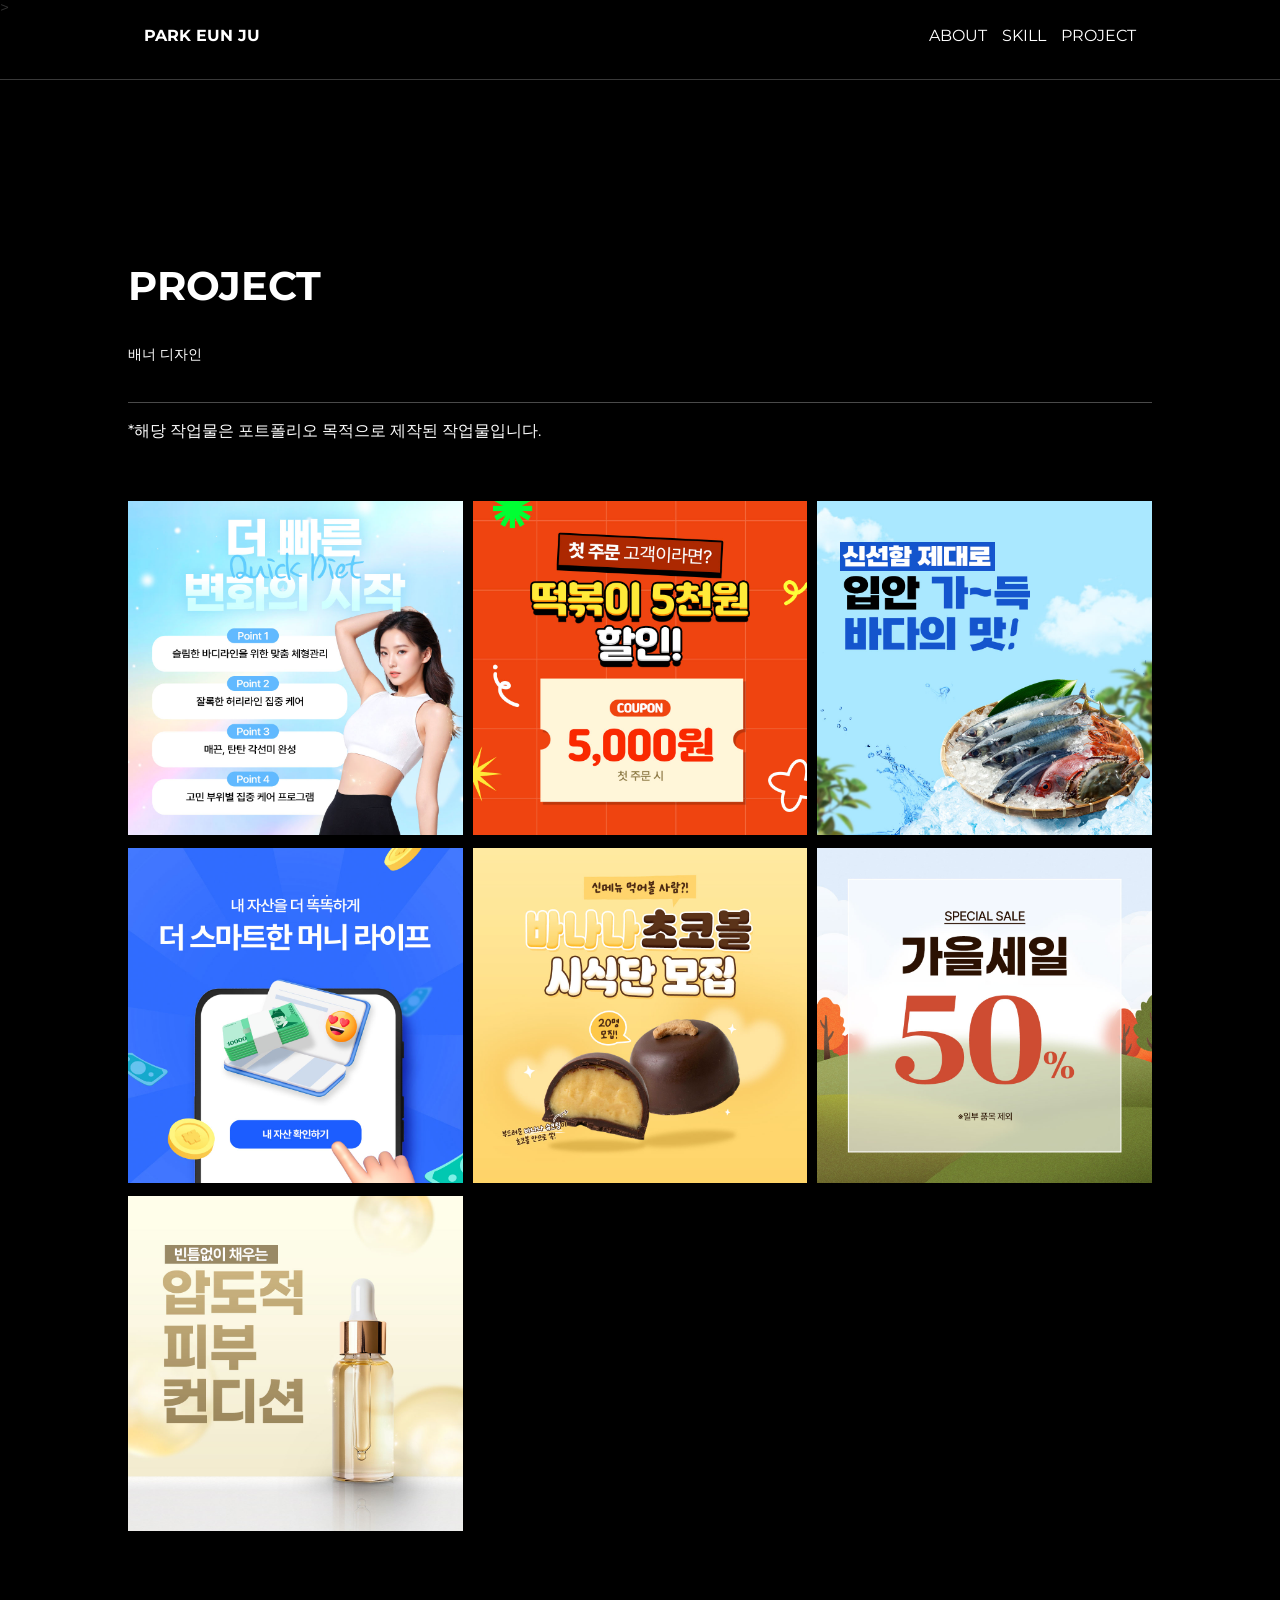
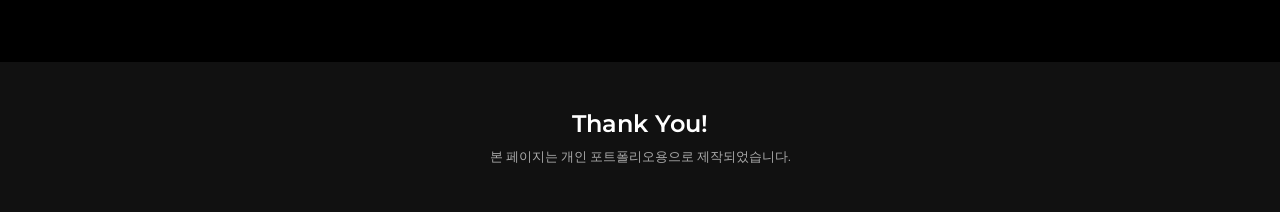
==== sub9/index.html @ fe648f7a "Add files via upload" ====
<!DOCTYPE html>
<html lang="ko">
<head>
    <meta charset="UTF-8">
    <meta name="viewport" content="width=device-width, initial-scale=1.0">
    <title>서브페이지9</title>


    <!--외부스타일시트 연결-->>
    <link rel="stylesheet" href="scss/style.scss">
    <link rel="stylesheet" href="css/reset.css">
    <link rel="stylesheet" href="css/style.css">

    <!--웹폰트연결-->
    <link rel="preconnect" href="https://fonts.googleapis.com">
    <link rel="preconnect" href="https://fonts.gstatic.com" crossorigin>
    <link href="https://fonts.googleapis.com/css2?family=Montserrat:ital,wght@0,100..900;1,100..900&display=swap" rel="stylesheet">
    
</head>
<body>
    <header>
            <div class="hinner">
                <h2><a href="../index.html">PARK EUN JU</a></h2>
                
                <nav>
                    <ul>
                        <li><a href="../index.html#about">ABOUT</a></li>
                        <li><a href="../index.html#skill">SKILL</a></li>
                        <li><a href="../index.html#project">PROJECT</a></li>
                    </ul>
                </nav>
            </div><!--//hinner-->
    </header>


    <div class="wrap">
        <div class="inner">
            <div class="detail">
                <h1>PROJECT</h1>
                <h3>배너 디자인</h3>

                <div class="text">
                    <p>*해당 작업물은 포트폴리오 목적으로 제작된 작업물입니다.</p>
                </div>

                <ul class="img">
                    <li><img src="img/01.jpg" alt="다이어트 프로그램"></li>
                    <li><img src="img/02.jpg" alt="떡볶이 할인쿠폰"></li>
                    <li><img src="img/03.jpg" alt="해산물 광고"></li>
                    <li><img src="img/04.jpg" alt="스마트 자산관리어플"></li>
                    <li><img src="img/05.jpg" alt="바나나 초코볼 시식단 모집"></li>
                    <li><img src="img/06.jpg" alt="가을세일 배너"></li>
                    <li><img src="img/07.jpg" alt="황금앰플 세럼"></li>
                </ul>
            </div>
        </div>
    </div>


     <footer>
            <div class="ftxt">
                <span>Thank You!</span>
                <p>본 페이지는 개인 포트폴리오용으로 제작되었습니다.</p>
            </div>
    </footer>

    <!--외부 스크립트(플러그인) 연결-->
    <script src="js/ScrollGiveClass.js"></script>
    <script src="https://cdn.jsdelivr.net/npm/swiper@11/swiper-bundle.min.js"></script>
    <script src="js/jquery-1.12.3.js"></script>

    <!--플러그인 호출-->
    <script src="js/script.js"></script>
</body>
</html>
---- sub9/css/style.css ----
@charset "UTF-8";
* {
  margin: 0;
  padding: 0;
  list-style: none;
  box-sizing: border-box;
}

a {
  text-decoration: none;
}

img {
  max-width: 100%;
}

table {
  width: 100%;
}

html {
  scroll-behavior: smooth;
  color: #fff;
}

body {
  background: #000;
  font-family: "Montserrat";
  overflow-x: hidden;
}

.wrap {
  max-width: 80%;
  margin: auto;
  overflow-x: hidden;
  margin-top: 250px;
}

.inner {
  max-width: 100%;
  margin: auto;
}

@font-face {
  font-family: "Pretendard-Regular";
  src: url("https://fastly.jsdelivr.net/gh/Project-Noonnu/noonfonts_2107@1.1/Pretendard-Regular.woff") format("woff");
  font-weight: 400;
  font-style: normal;
}
.montserrat-uniquifier {
  font-family: "Montserrat", sans-serif;
  font-optical-sizing: auto;
  font-weight: weight;
  font-style: normal;
}

.pre {
  font-family: "Pretendard";
}

header {
  background: rgba(0, 0, 0, 0.8);
  position: fixed;
  top: 0;
  z-index: 999;
  color: #fff;
  border-bottom: 1px solid #393939;
  width: 100%;
  height: 5rem;
  font-weight: bold;
  padding: 20px;
  font-size: 1rem;
}
header > .hinner {
  display: flex;
  justify-content: space-between;
  align-items: center;
  outline: none;
  padding-top: 8px;
  width: 80%;
  margin: auto;
}
header nav ul {
  display: flex;
  gap: 15px;
}
header nav li:hover a {
  color: gray;
}
header a {
  color: #fff;
  font-weight: normal;
}

h1 {
  font-size: 3rem;
  font-weight: bold;
  margin-bottom: 2%;
}

h2 a {
  font-weight: bold;
}

h3 {
  border-bottom: 1px solid #4a4a4a;
  padding-bottom: 1.5%;
}

.text p {
  margin-top: 2%;
}

.img li {
  width: 100%;
  margin: auto;
}

.img {
  text-align: center;
  margin-top: 6%;
  display: grid;
  grid-template-columns: repeat(3, 1fr);
  grid-template-rows: auto;
  gap: 10px;
}

footer {
  margin-top: 10%;
  background: #111;
  text-align: center;
  height: 150px;
}
footer .ftxt {
  padding-top: 50px;
}
footer .ftxt span {
  font-weight: 600;
  font-size: 1.5rem;
}
footer .ftxt p {
  color: #aaa;
  font-size: 0.8rem;
  padding-top: 15px;
}

/* 화면 너비가 1600px 이하일떄 */
@media screen and (max-width: 1600px) {
  h1 {
    font-size: 40px;
    margin-bottom: 4%;
  }
  h3 {
    padding-bottom: 4%;
    font-size: 14px;
  }
}
/* 화면 너비가 1140px 이하일떄 */
@media screen and (max-width: 992px) {
  h1 {
    font-size: 40px;
    margin-bottom: 4%;
  }
  h3 {
    padding-bottom: 4%;
    font-size: 14px;
  }
}
/* 화면 너비가 700px 이하일떄 */
@media screen and (max-width: 700px) {
  h1 {
    font-size: 40px;
    margin-bottom: 4%;
  }
  h3 {
    padding-bottom: 4%;
    font-size: 14px;
  }
  .img {
    grid-template-columns: repeat(2, 2fr);
  }
  .img li {
    width: 100%;
  }
}
/* 화면 너비가 600px 이하일떄 */
@media screen and (max-width: 600px) {
  h1 {
    font-size: 40px;
    margin-bottom: 4%;
  }
  h3 {
    padding-bottom: 4%;
    font-size: 14px;
  }
  .img {
    grid-template-columns: repeat(2, 2fr);
  }
}
/* 화면 너비가 500px 이하일떄 */
@media screen and (max-width: 500px) {
  h1 {
    font-size: 40px;
    margin-bottom: 4%;
  }
  h3 {
    padding-bottom: 4%;
    font-size: 14px;
  }
  .img {
    grid-template-columns: repeat(1, 1fr);
  }
}/*# sourceMappingURL=style.css.map */
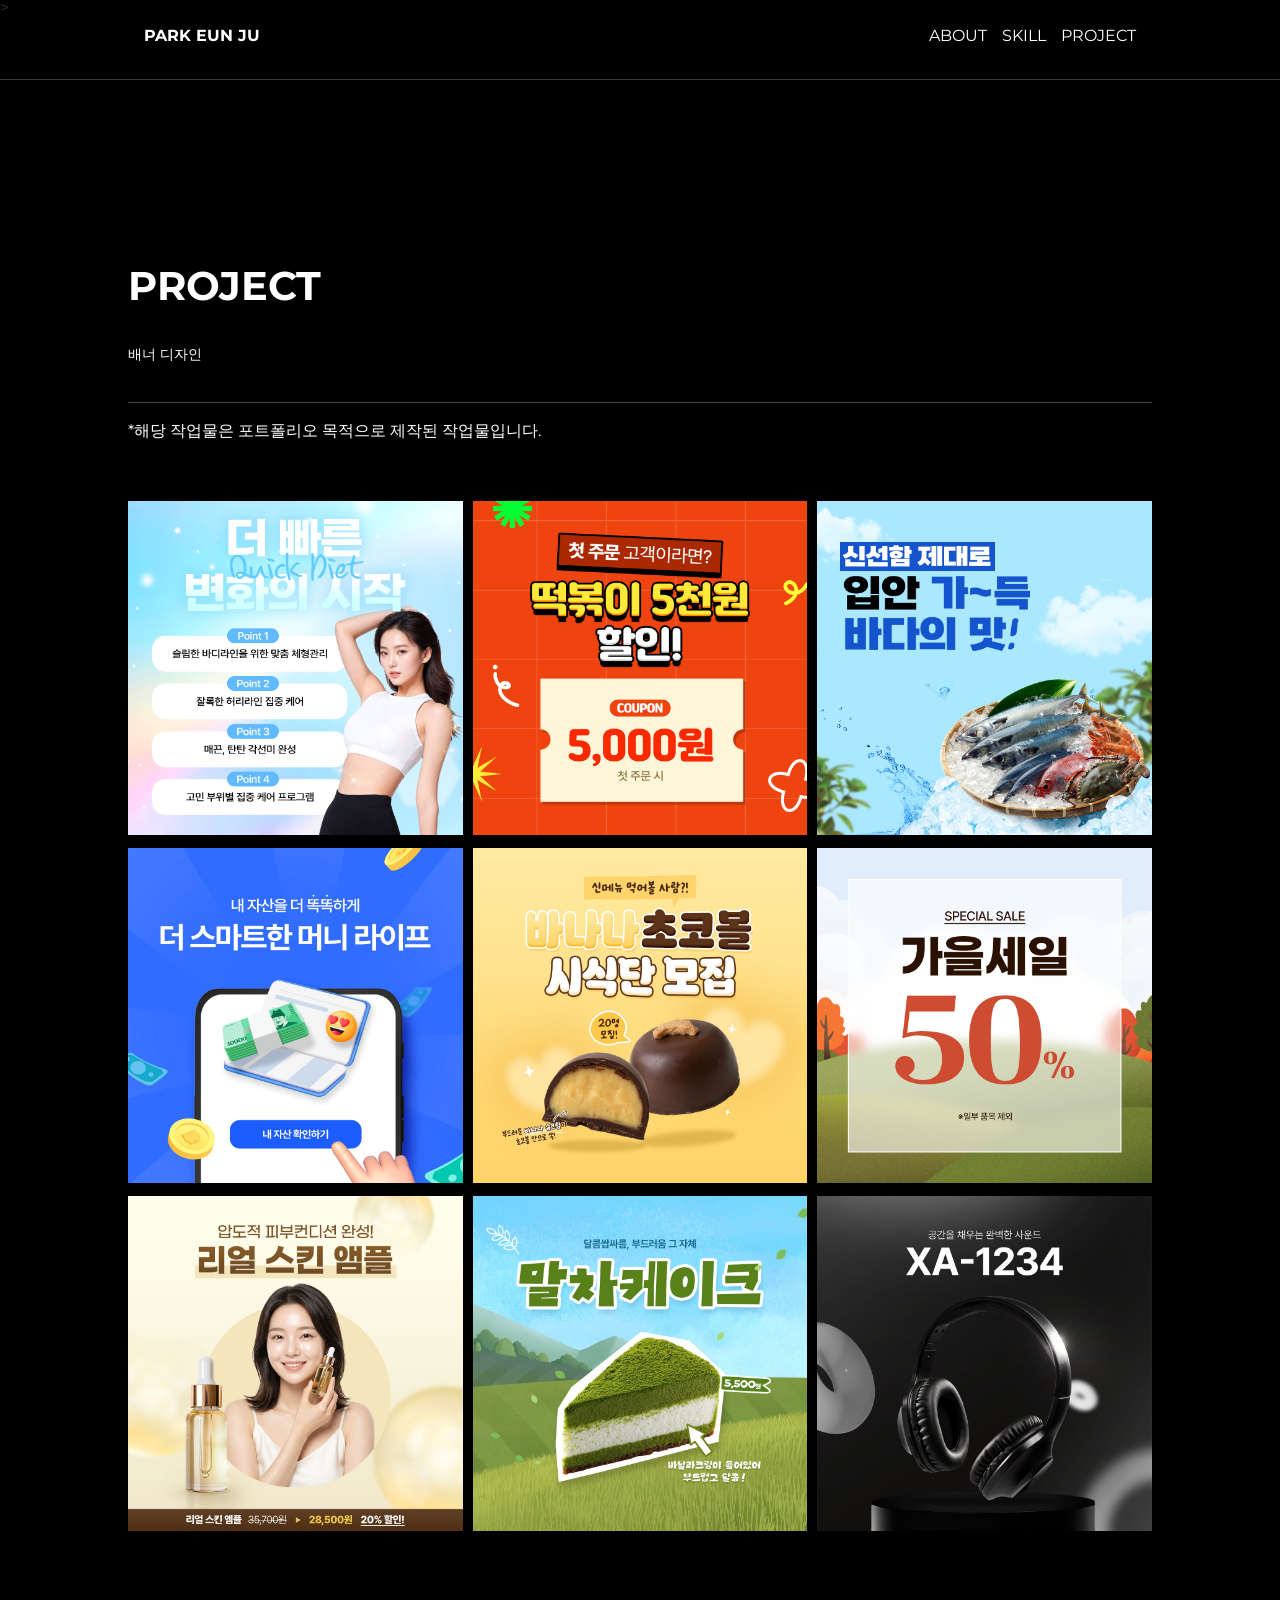
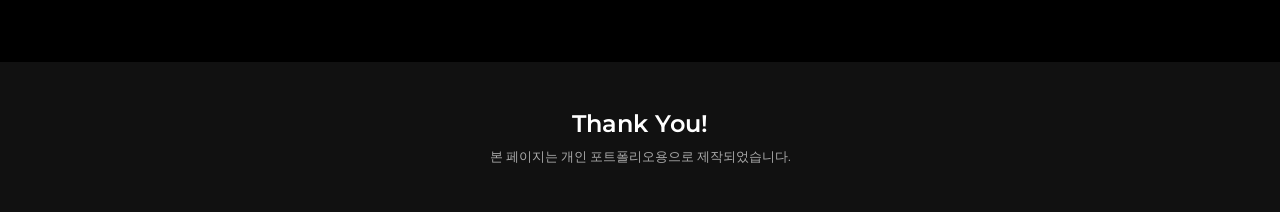
==== commit 9046a467: "Add files via upload" ====
--- a/sub9/index.html
+++ b/sub9/index.html
@@ -3,7 +3,7 @@
 <head>
     <meta charset="UTF-8">
     <meta name="viewport" content="width=device-width, initial-scale=1.0">
-    <title>서브페이지9</title>
+    <title>배너 디자인</title>
 
 
     <!--외부스타일시트 연결-->>
@@ -51,6 +51,8 @@
                     <li><img src="img/05.jpg" alt="바나나 초코볼 시식단 모집"></li>
                     <li><img src="img/06.jpg" alt="가을세일 배너"></li>
                     <li><img src="img/07.jpg" alt="황금앰플 세럼"></li>
+                    <li><img src="img/08.jpg" alt="말차케이크"></li>
+                    <li><img src="img/09.jpg" alt="헤드셋"></li>
                 </ul>
             </div>
         </div>
